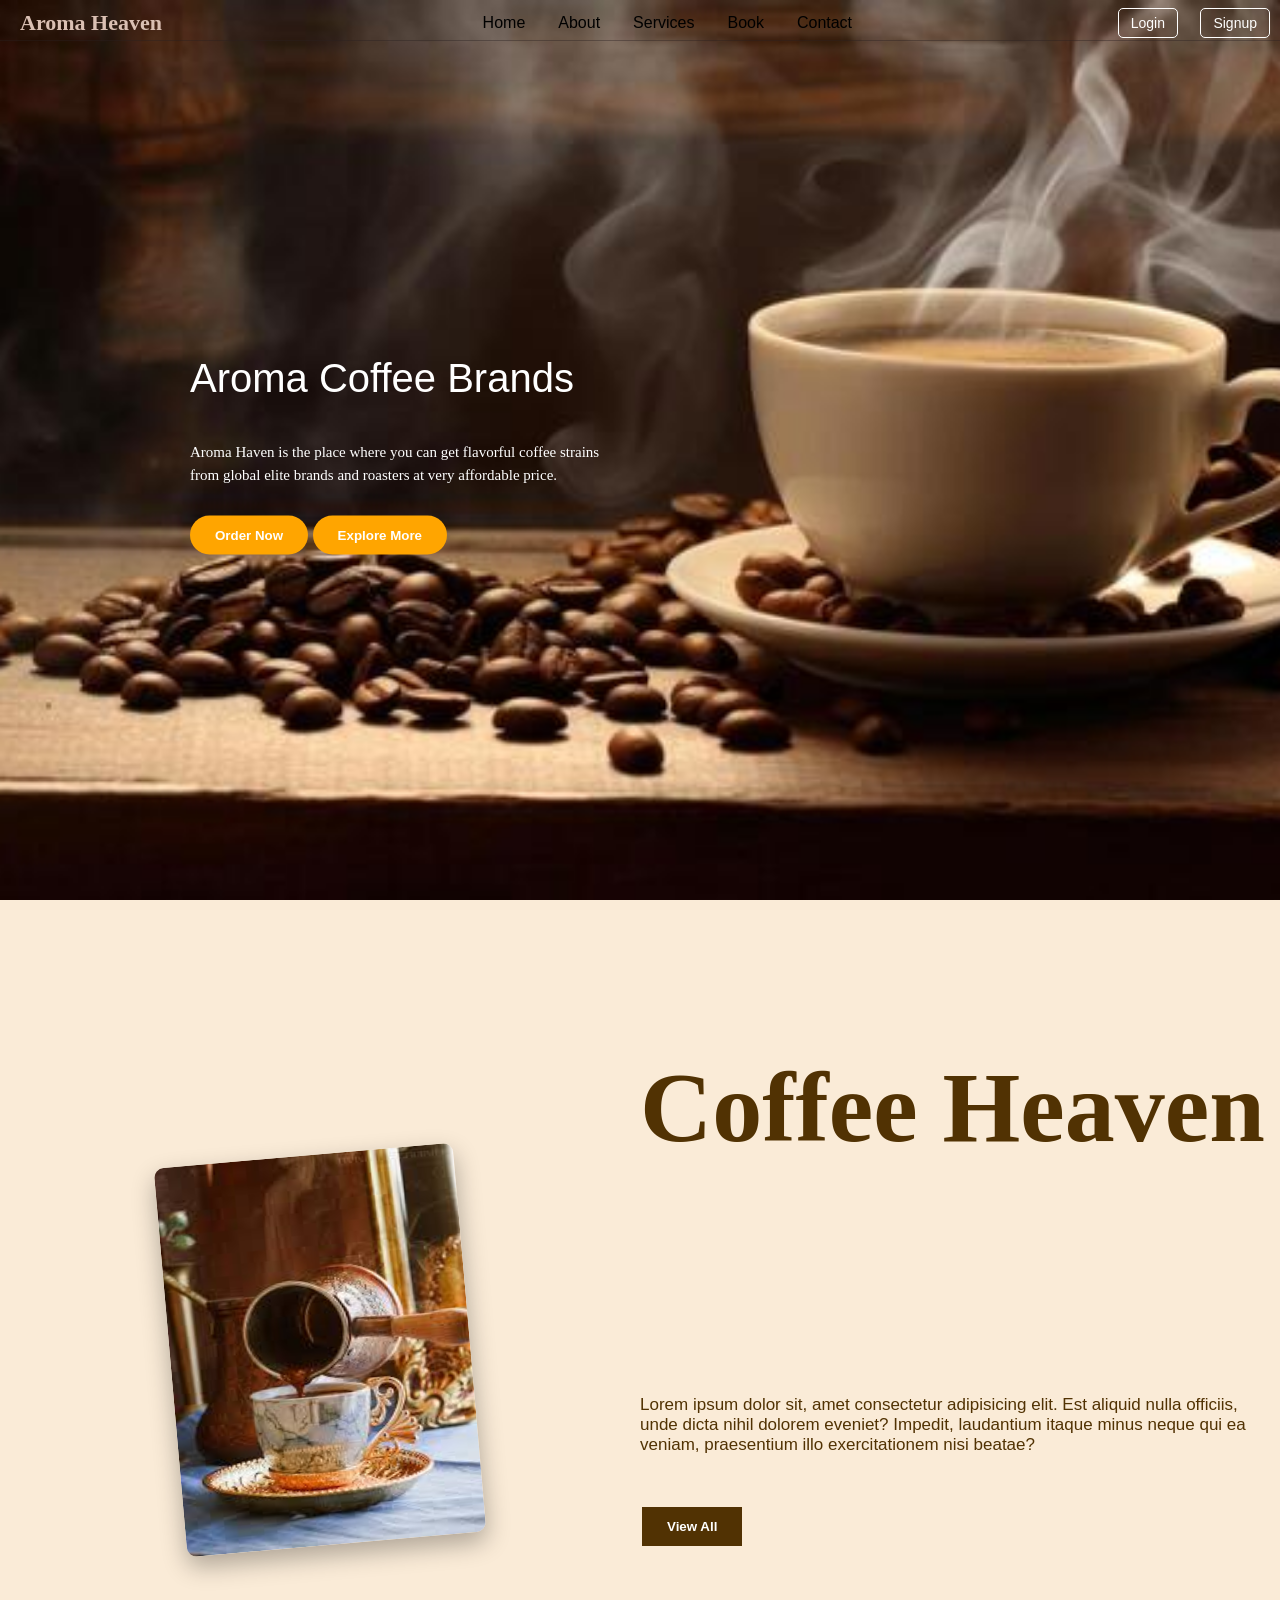
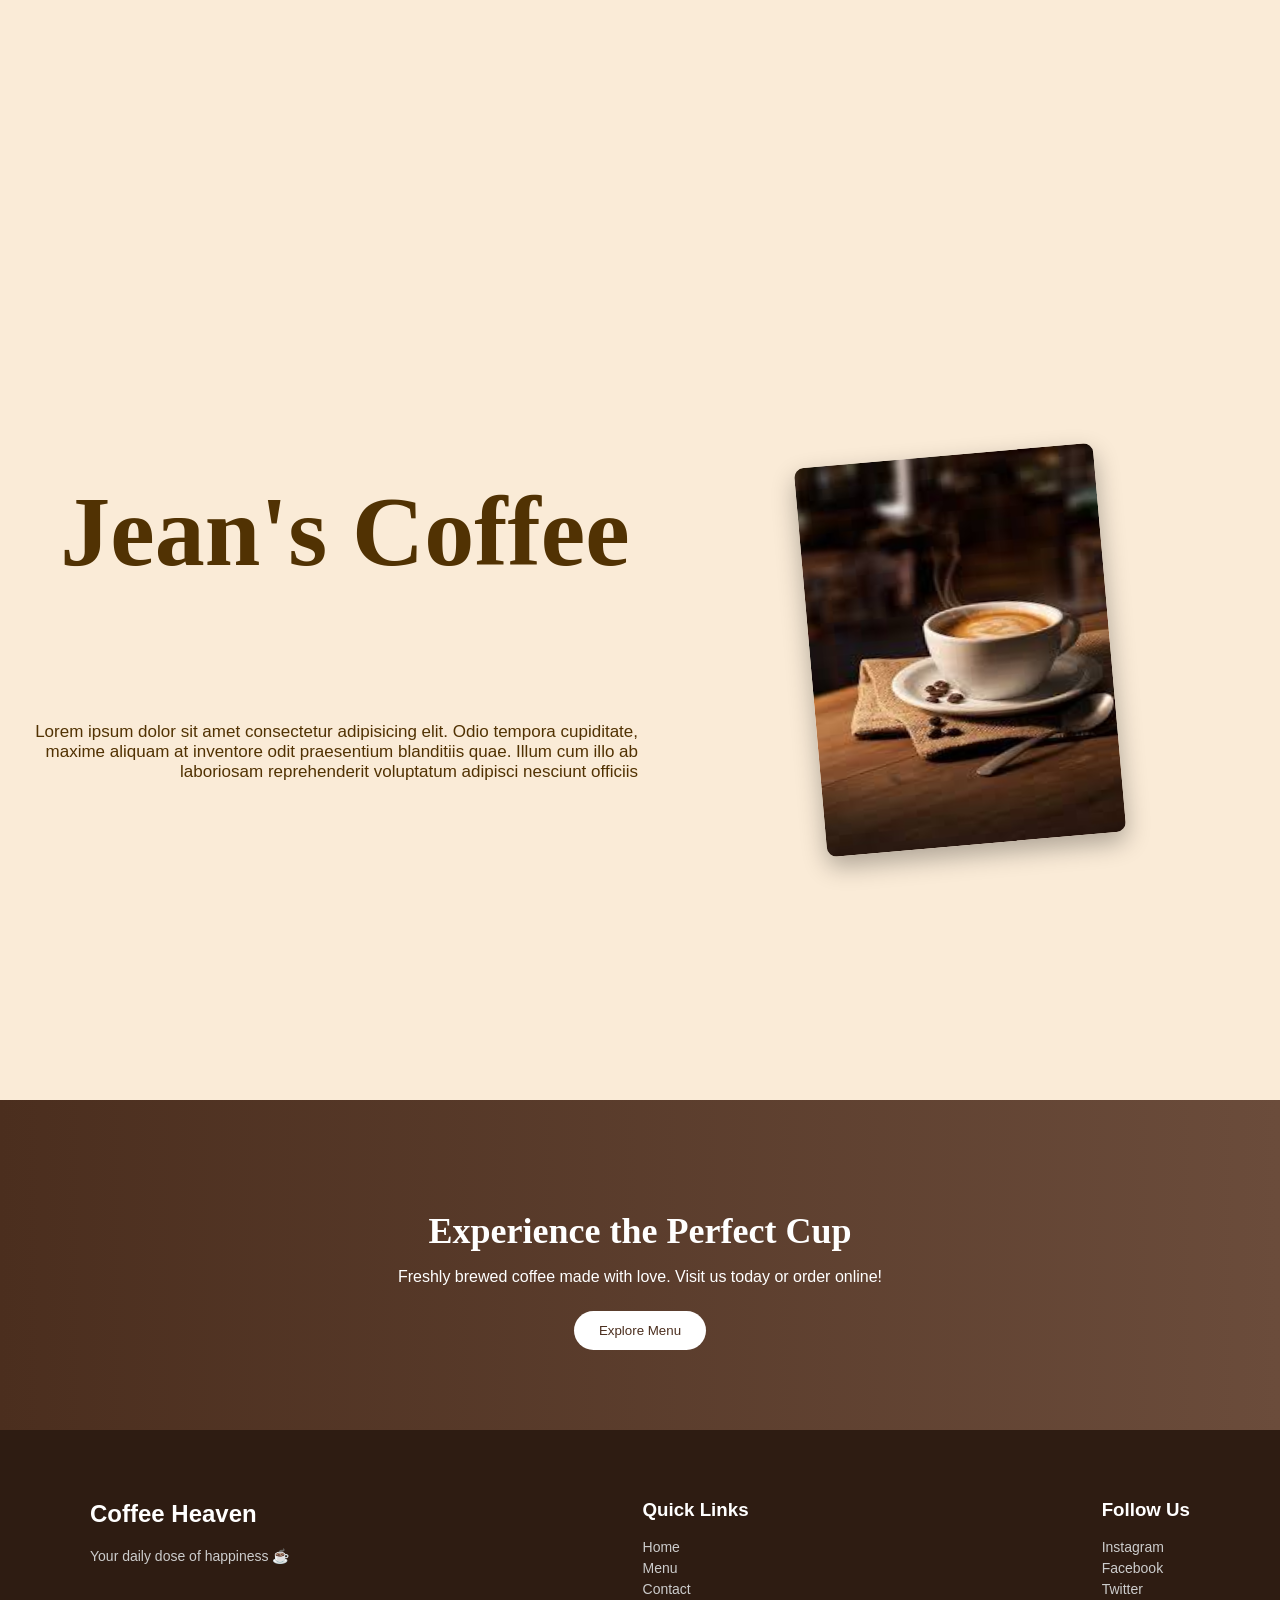
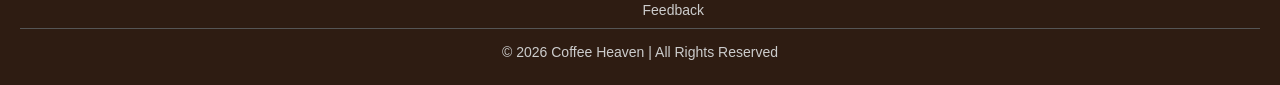
==== index.html @ 88f12c71 "Initial commit - Coffee Cafe Website" ====
<!doctype html>
<html lang="en">
  <head>
    <meta charset="UTF-8" />
    <meta name="viewport" content="width=device-width, initial-scale=1.0" />
    <title>Aroma</title>
    <style>
      body {
        margin: 0;
        font-family: Arial, sans-serif;
        color: white;
        height: 100vh;

        background: url("/assests/ccccccc") center/cover no-repeat fixed;
      }

      header {
        position: fixed;
        top: 10px;
        width: 100%;
        height: 30px;
        background-color: transparent;
        box-shadow: transparent;
        z-index: 1000;
        border-bottom: 0.1px solid rgba(43, 34, 34, 0.4);
      }

      .navbar {
        display: flex;
        justify-content: space-between;
        align-items: center;
        margin-left: 20px;
      }

      .logo {
        font-size: 22px;
        font-weight: bold;
        color: #dac0b3;
        font-family: 'Playfair Display', serif;
      }

      .nav-links {
        display: flex;
        gap: 20px;
        text-align: center;
        margin-left: 50px;
      }

      .nav-links a {
        text-decoration: none;
        color: rgb(0, 0, 0);
        font-weight: 500;
        margin-left: 13px;
      }

      .nav-links a:hover {
        color: #fce5c3;
      }

      .auth-buttons a {
        text-decoration: none;
        padding: 6px 12px;
        margin-left: 8px;
        margin-right: 10px;
        border-radius: 5px;
        font-size: 14px;
      }

      .auth-buttons a:hover {
        color: #806946;
      }

      .login {
        border: 1px solid white;
        color: white;
      }

      .login:hover {
        border: 1px solid#806946;
      }

      .signup {
        border: 1px solid white;
        color: white;
      }
      .signup:hover {
        border: 1px solid#806946;
      }

      .hero {
        position: relative;
        width: 100%;
        height: 100vh;
      }

      .hero-img {
        display: none;
      }

      .hero-text {
        position: absolute;
        top: 50%;
        left: 190px;
        transform: translateY(-50%);
        max-width: 500px;
      }

      .hero-text h2 {
        font-size: 40px;
        margin: 10px 0;
        margin-bottom: 40px;
        font-weight: 100;
        font-family:
          "Lucida Sans", "Lucida Sans Regular", "Lucida Grande",
          "Lucida Sans Unicode", Geneva, Verdana, sans-serif;
      }

      .hero-text p {
        font-size: 15px;
        line-height: 1.5;
        margin-bottom: 30px;
        font-family: Georgia, "Times New Roman", Times, serif;
      }

      .hero-text button {
        background: orange;
        border: none;
        padding: 12px 25px;
        border-radius: 30px;
        color: white;
        font-weight: bold;
        cursor: pointer;
      }

      .hero-text button:hover {
        background: #806946;
      }
      .services {
        background-color: antiquewhite;
        height: 100vh;
        width: 100%;
        color: black;
        display: flex;
      }
      .left {
        height: 100vh;
        width: 50%;
        background-color: antiquewhite;
        display: flex;
        justify-content: center;
        align-items: center;
      }

      .left img {
        width: 300px;
        border-radius: 10px;
        height: 390px;
        transform: rotate(-5deg);
        box-shadow: 0 10px 25px rgba(0, 0, 0, 0.3);
      }
      .left img:hover {
        transform: rotate(0deg) scale(1.05);
        transition: 0.3s ease;
      }
      .right {
        height: 100vh;
        width: 50%;
        background-color: antiquewhite;
        overflow: hidden;
      }

      .up {
        height: 50%;
        width: 100%;
        display: flex;
        text-align: start;
      }

      .up h1 {
        color: #513203;
        font-size: 100px;
        font-family: "Times New Roman", Times, serif;
        margin-top: 150px;
      }

      .down {
        height: 50%;
        width: 100%;
        box-sizing: border-box;
      }
      .down p {
        color: #513203;
        text-align: start;
        font-size: 17px;
        margin-top: 45px;
      }
      .view {
        background: #513203;
        border: none;
        padding: 12px 25px;
        color: white;
        font-weight: bold;
        cursor: pointer;
        margin-top: 35px;
        margin-left: 2px;
      }

      .about {
        height: 100vh;
        width: 100%;
        background-color: rgb(199, 144, 72);
        color: black;
        text-align: center;
        display: flex;
      }
      .left2 {
        height: 100vh;
        width: 50%;
        background-color: #4a4743;
        align-items: end;
      }

      .up2 {
        height: 50%;
        width: 100%;
        background-color: antiquewhite;
        display: flex;
        align-items: center;
        justify-content: center;
      }

      .down2 {
        height: 50%;
        width: 100%;
        background-color: antiquewhite;
        display: flex;
        align-items: flex-start;
        justify-content: flex-end;
        padding: 2px;
        box-sizing: border-box;
      }
      .up2 h1 {
        color: #513203;
        font-size: 100px;
        font-family: "Times New Roman", Times, serif;
        margin-top: 280px;
        margin-left: 50px;
      }
      .down2 p {
        color: #513203;
        font-size: 17px;
        text-align: right;
        margin-top: 70px;
      }

      .right2 {
        height: 100vh;
        width: 50%;
        background-color: antiquewhite;
        display: flex;
        justify-content: center;
        align-items: center;
      }

      .right2 img {
        width: 300px;
        border-radius: 10px;
        height: 390px;
        transform: rotate(-5deg);
        box-shadow: 0 10px 25px rgba(0, 0, 0, 0.3);
      }

      .right2 img:hover {
        transform: rotate(0deg) scale(1.05);
        transition: 0.3s ease;
      }
   
.cta {
  background: linear-gradient(to right, #4b2e1e, #6b4c3b);
  color: white;
  text-align: center;
  padding: 80px 20px;
  animation: fadeInUp 1s ease;
}

.cta-content h2 {
  font-family: 'Playfair Display', serif;
  font-size: 36px;
  margin-bottom: 15px;
}

.cta-content p {
  margin-bottom: 25px;
  font-size: 16px;
}

.cta button {
  padding: 12px 25px;
  background: white;
  color: #4b2e1e;
  border: none;
  border-radius: 25px;
  cursor: pointer;
  transition: 0.3s;
  font-weight: 500;
}

.cta button:hover {
  background: #f5ede3;
  transform: scale(1.05);
}

.footer {
  background: #2e1c12;
  color: #ddd;
  padding: 50px 20px 20px;
}

.footer-container {
  display: flex;
  justify-content: space-between;
  flex-wrap: wrap;
  max-width: 1100px;
  margin: auto;
}

.footer h2, .footer h3 {
  color: white;
}

.footer p, .footer a {
  color: #ccc;
  font-size: 14px;
  text-decoration: none;
  display: block;
  margin: 5px 0;
}

.footer a:hover {
  color: #fff;
}

.footer-bottom {
  text-align: center;
  margin-top: 30px;
  font-size: 13px;
  border-top: 1px solid #555;
  padding-top: 15px;
}

@keyframes fadeInUp {
  from {
    opacity: 0;
    transform: translateY(40px);
  }
  to {
    opacity: 1;
    transform: translateY(0);
  }
}

   
</style>
  </head>

  <body>
    <header>
      <div class="navbar">
        <div class="logo"><div class="logo">Aroma Heaven</div></div>

        <div class="nav-links">
          <a href="#">Home</a>
          <a href="feedback.html">About</a>
          <a href="menu.html">Services</a>
          <a href="book.html">Book</a>
          <a href="contact.html">Contact</a>

        </div>

        <div class="auth-buttons">
          <a href="login.html" class="login">Login</a>
          <a href="signup.html" class="signup">Signup</a>
        </div>
      </div>
    </header>

    <section class="hero">
      <div class="hero-text">
        <h2>Aroma Coffee Brands</h2>
        <p>
          Aroma Haven is the place where you can get flavorful coffee strains<br />from
          global elite brands and roasters at very affordable price.
        </p>
        <button>Order Now</button>
        <button>Explore More</button>
      </div>
    </section>
    <div class="services">
      <div class="left">
        <img src="/assests/left1.jpg" alt="" />
      </div>
      <div class="right">
        <div class="up">
          <h1>Coffee Heaven</h1>
        </div>
        <div class="down">
          <p>
            Lorem ipsum dolor sit, amet consectetur adipisicing elit. Est
            aliquid nulla officiis, unde dicta nihil dolorem eveniet? Impedit,
            laudantium itaque minus neque qui ea veniam, praesentium illo
            exercitationem nisi beatae?
          </p>
          <a href="menu.html">
            <button class="view">View All</button>
          </a>
        </div>
      </div>
    </div>
    <div class="about">
      <div class="left2">
        <div class="up2">
          <h1>Jean's Coffee</h1>
        </div>
        <div class="down2">
          <p>
            Lorem ipsum dolor sit amet consectetur adipisicing elit. Odio
            tempora cupiditate, maxime aliquam at inventore odit praesentium
            blanditiis quae. Illum cum illo ab laboriosam reprehenderit
            voluptatum adipisci nesciunt officiis
          </p>
        </div>
      </div>
      <div class="right2">
        <img src="/assests/rightt.jpg" alt="" />
      </div>
    </div>
  
<section class="cta">
  <div class="cta-content">
    <h2>Experience the Perfect Cup</h2>
    <p>Freshly brewed coffee made with love. Visit us today or order online!</p>
    <a href="menu.html"><button>Explore Menu</button></a>
  </div>
</section>

<footer class="footer">
  <div class="footer-container">

    <div class="footer-brand">
      <h2>Coffee Heaven</h2>
      <p>Your daily dose of happiness ☕</p>
    </div>

    <div class="footer-links">
      <h3>Quick Links</h3>
      <a href="#">Home</a>
      <a href="menu.html">Menu</a>
      <a href="contact.html">Contact</a>
      <a href="feedback.html">Feedback</a>
    </div>

    <div class="footer-social">
      <h3>Follow Us</h3>
      <p>Instagram</p>
      <p>Facebook</p>
      <p>Twitter</p>
    </div>

  </div>

  <p class="footer-bottom">© 2026 Coffee Heaven | All Rights Reserved</p>
</footer>
</body>
  </body>
</html>
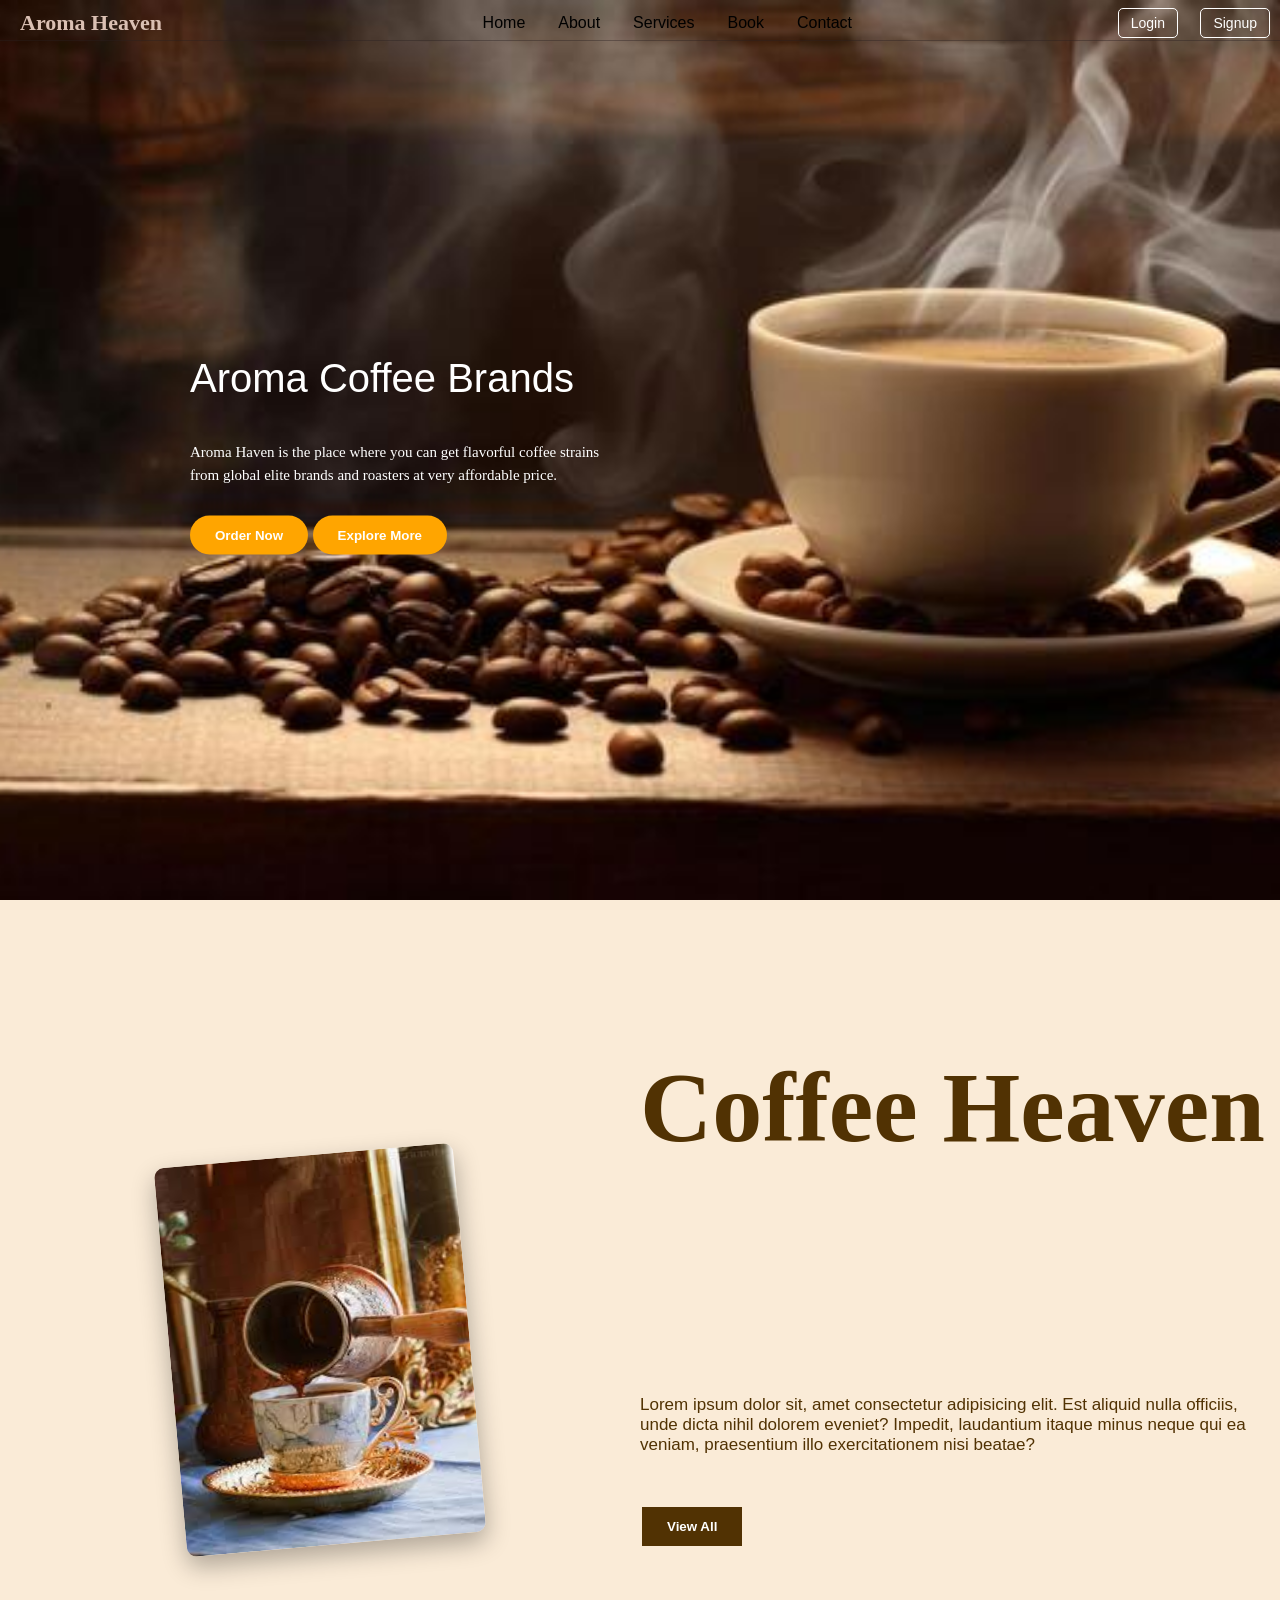
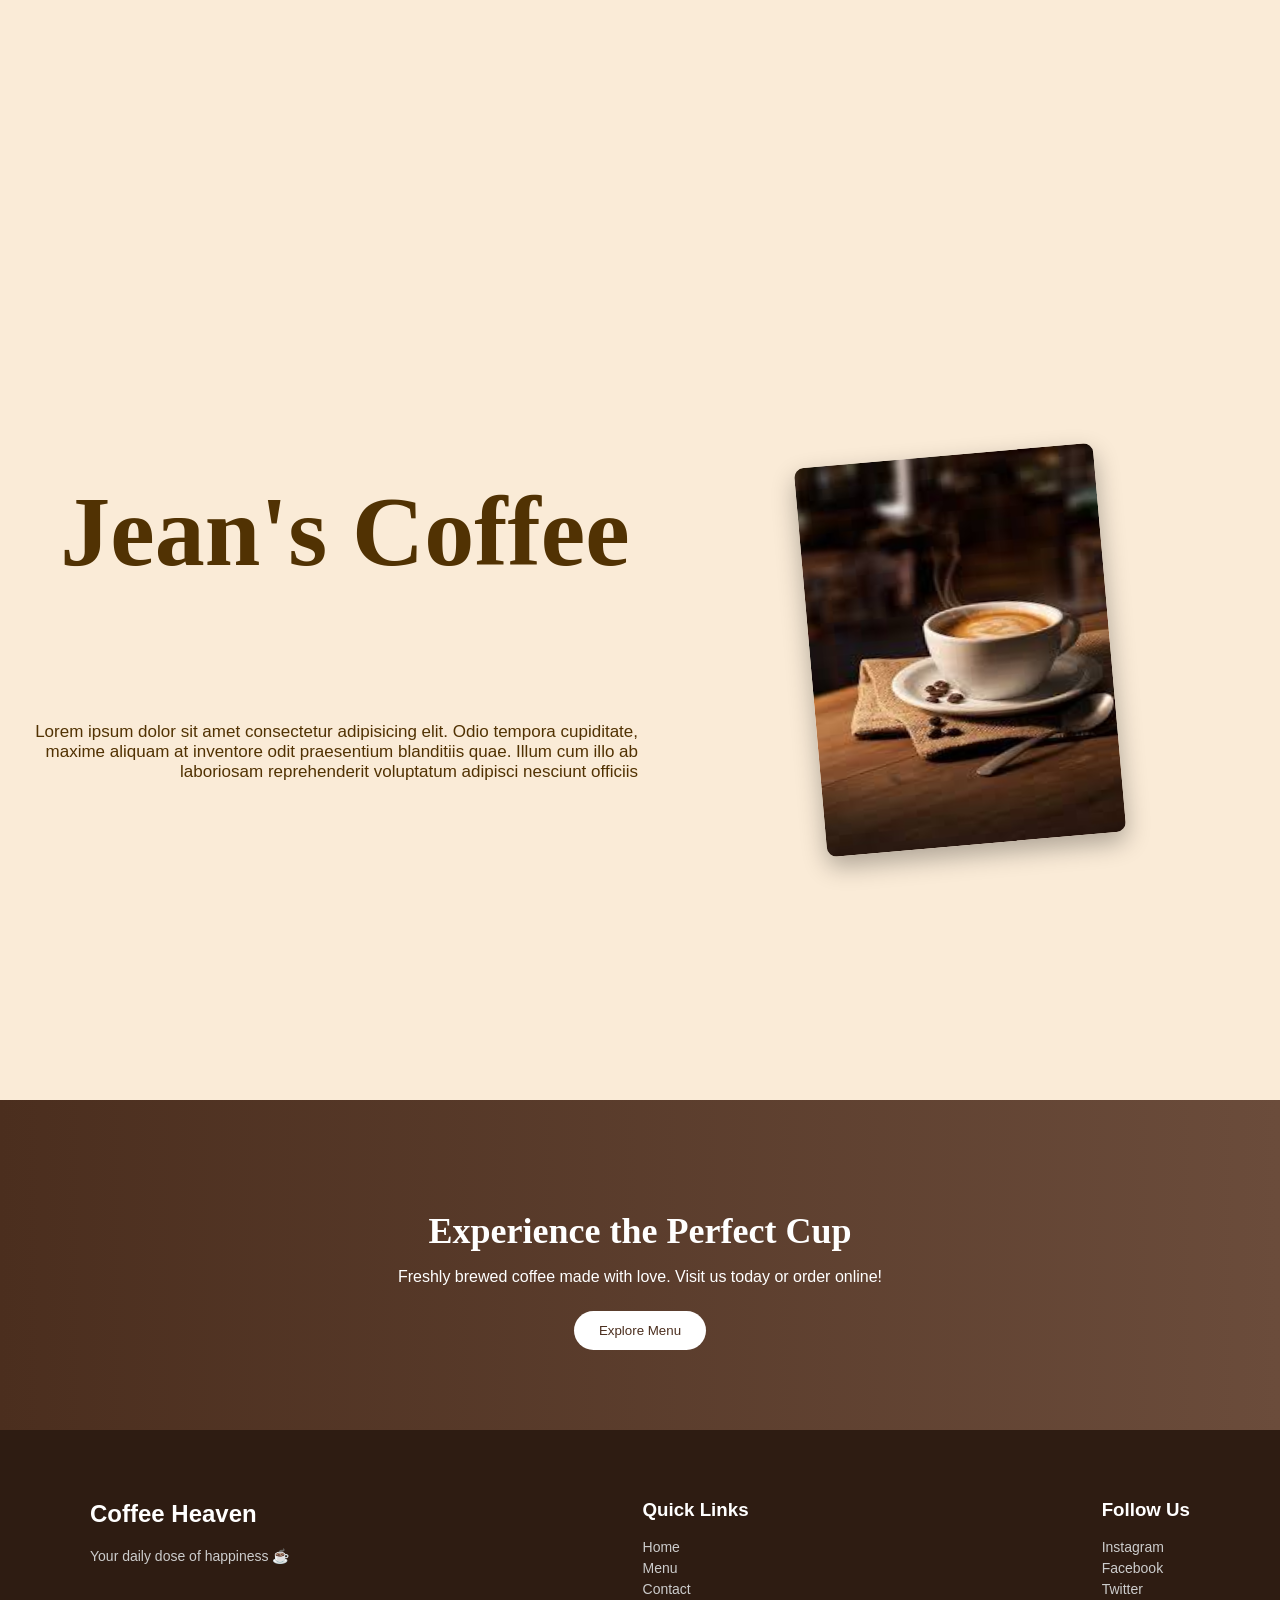
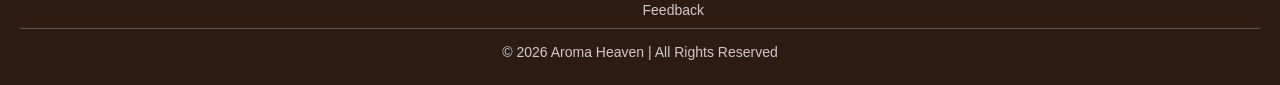
==== commit 2875ed6a: "Added all assets images" ====
--- a/index.html
+++ b/index.html
@@ -468,7 +468,7 @@
 
   </div>
 
-  <p class="footer-bottom">© 2026 Coffee Heaven | All Rights Reserved</p>
+  <p class="footer-bottom">© 2026 Aroma Heaven | All Rights Reserved</p>
 </footer>
 </body>
   </body>
